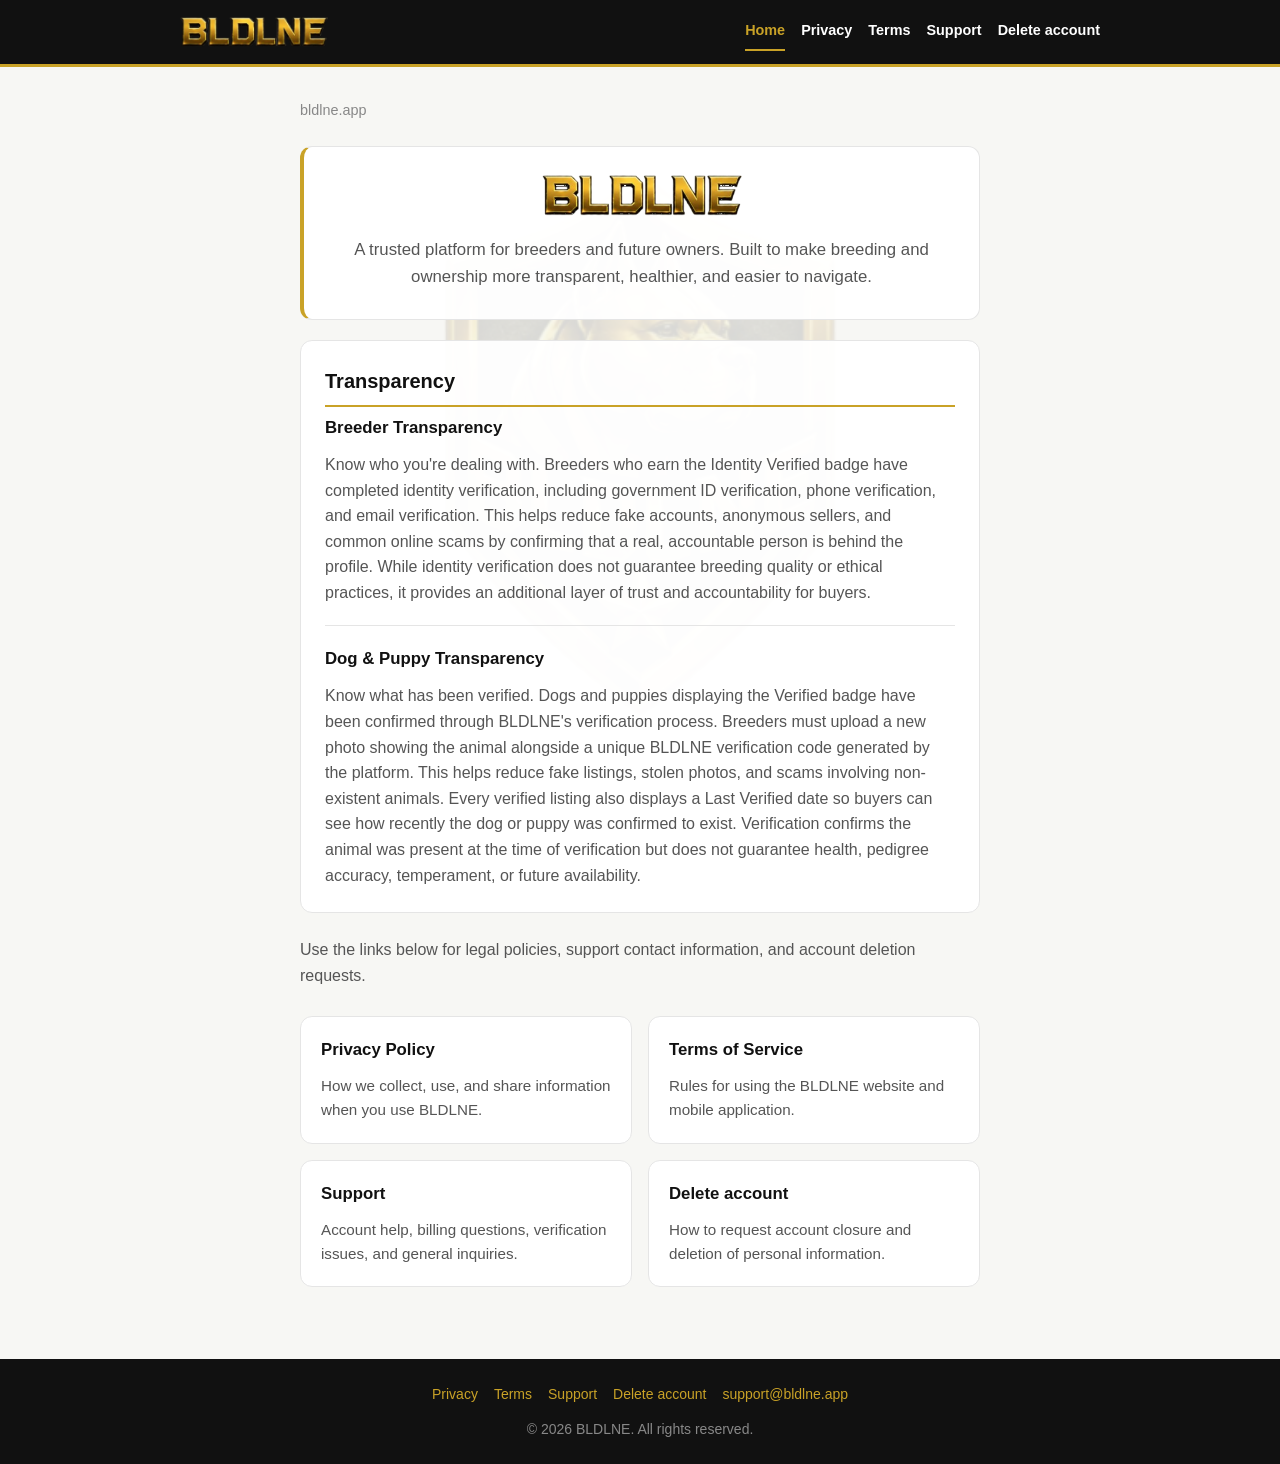
==== index.html @ 8e8862b0 "Use centered logo watermark only and remove inline logo images. Co-authored-by: Cursor <cursoragent@" ====
<!DOCTYPE html>
<html lang="en">
  <head>
    <meta charset="utf-8" />
    <meta name="viewport" content="width=device-width, initial-scale=1" />
    <meta
      name="description"
      content="A trusted platform for breeders and future owners. Built to make breeding and ownership more transparent, healthier, and easier to navigate."
    />
    <title>BLDLNE</title>
    <link rel="stylesheet" href="style.css" />
  </head>
  <body>
    <header class="site-header">
      <div class="site-header__inner">
        <a class="brand" href="index.html" aria-label="BLDLNE">
          <img class="brand__wordmark" src="/images/bldlne-wordmark.png" alt="" width="148" height="30" />
        </a>
        <nav class="site-nav" aria-label="Primary">
          <a href="index.html" aria-current="page">Home</a>
          <a href="privacy.html">Privacy</a>
          <a href="terms.html">Terms</a>
          <a href="support.html">Support</a>
          <a href="delete-account.html">Delete account</a>
        </nav>
      </div>
    </header>

    <main>
      <p class="page-updated">bldlne.app</p>

      <div class="hero">
        <img class="hero__wordmark" src="/images/bldlne-wordmark.png" alt="BLDLNE" width="200" height="41" />
        <p class="lead">
          A trusted platform for breeders and future owners. Built to make breeding and ownership
          more transparent, healthier, and easier to navigate.
        </p>
      </div>

      <section class="transparency-card" aria-labelledby="transparency-heading">
        <h2 id="transparency-heading" class="transparency-card__title">Transparency</h2>

        <div class="transparency-section">
          <h3>Breeder Transparency</h3>
          <p>
            Know who you're dealing with. Breeders who earn the Identity Verified badge have
            completed identity verification, including government ID verification, phone
            verification, and email verification. This helps reduce fake accounts, anonymous sellers,
            and common online scams by confirming that a real, accountable person is behind the
            profile. While identity verification does not guarantee breeding quality or ethical
            practices, it provides an additional layer of trust and accountability for buyers.
          </p>
        </div>

        <div class="transparency-section">
          <h3>Dog &amp; Puppy Transparency</h3>
          <p>
            Know what has been verified. Dogs and puppies displaying the Verified badge have been
            confirmed through BLDLNE's verification process. Breeders must upload a new photo showing
            the animal alongside a unique BLDLNE verification code generated by the platform. This
            helps reduce fake listings, stolen photos, and scams involving non-existent animals.
            Every verified listing also displays a Last Verified date so buyers can see how recently
            the dog or puppy was confirmed to exist. Verification confirms the animal was present at
            the time of verification but does not guarantee health, pedigree accuracy, temperament,
            or future availability.
          </p>
        </div>
      </section>

      <p>
        Use the links below for legal policies, support contact information, and account deletion
        requests.
      </p>

      <div class="card-grid">
        <a class="card" href="privacy.html">
          <h2>Privacy Policy</h2>
          <p>How we collect, use, and share information when you use BLDLNE.</p>
        </a>
        <a class="card" href="terms.html">
          <h2>Terms of Service</h2>
          <p>Rules for using the BLDLNE website and mobile application.</p>
        </a>
        <a class="card" href="support.html">
          <h2>Support</h2>
          <p>Account help, billing questions, verification issues, and general inquiries.</p>
        </a>
        <a class="card" href="delete-account.html">
          <h2>Delete account</h2>
          <p>How to request account closure and deletion of personal information.</p>
        </a>
      </div>
    </main>

    <footer class="site-footer">
      <div class="site-footer__links">
        <a href="privacy.html">Privacy</a>
        <a href="terms.html">Terms</a>
        <a href="support.html">Support</a>
        <a href="delete-account.html">Delete account</a>
        <a href="mailto:support@bldlne.app">support@bldlne.app</a>
      </div>
      <p class="site-footer__copyright">&copy; 2026 BLDLNE. All rights reserved.</p>
    </footer>
  </body>
</html>
---- style.css ----
:root {
  --black: #111111;
  --white: #ffffff;
  --off-white: #f7f7f4;
  --gold: #c9a227;
  --gold-dark: #a8861f;
  --text: #111111;
  --text-secondary: #555555;
  --text-muted: #888888;
  --border: #e5e5e5;
  --max-width: 720px;
  --header-height: 64px;
}

*,
*::before,
*::after {
  box-sizing: border-box;
}

html {
  -webkit-text-size-adjust: 100%;
}

body {
  margin: 0;
  font-family: -apple-system, BlinkMacSystemFont, 'Segoe UI', Roboto, Helvetica, Arial, sans-serif;
  font-size: 16px;
  line-height: 1.6;
  color: var(--text);
  background-color: var(--off-white);
  position: relative;
  min-height: 100vh;
}

body::before {
  content: '';
  position: fixed;
  inset: 0;
  background: url('/images/bldlne-logo.png') center center / min(72vw, 560px) no-repeat;
  opacity: 0.12;
  pointer-events: none;
  z-index: 0;
}

.site-header,
main,
.site-footer {
  position: relative;
  z-index: 1;
}

a {
  color: var(--gold-dark);
  text-decoration-thickness: 1px;
  text-underline-offset: 2px;
}

a:hover {
  color: var(--gold);
}

img {
  max-width: 100%;
  height: auto;
}

.site-header {
  background: var(--black);
  color: var(--white);
  border-bottom: 3px solid var(--gold);
}

.site-header__inner {
  max-width: 960px;
  margin: 0 auto;
  padding: 0 20px;
  min-height: var(--header-height);
  display: flex;
  align-items: center;
  justify-content: space-between;
  gap: 16px;
  flex-wrap: wrap;
}

.brand {
  display: inline-flex;
  align-items: center;
  gap: 10px;
  color: var(--white);
  text-decoration: none;
  font-weight: 800;
  font-size: 1.25rem;
  letter-spacing: 0.12em;
}

.brand:hover {
  color: var(--gold);
}

.brand__wordmark {
  display: block;
  width: 148px;
  height: 30px;
  object-fit: contain;
  flex-shrink: 0;
}

.site-nav {
  display: flex;
  flex-wrap: wrap;
  gap: 8px 16px;
  align-items: center;
}

.site-nav a {
  color: var(--white);
  text-decoration: none;
  font-size: 0.9rem;
  font-weight: 600;
  padding: 6px 0;
  border-bottom: 2px solid transparent;
}

.site-nav a:hover,
.site-nav a[aria-current='page'] {
  color: var(--gold);
  border-bottom-color: var(--gold);
}

main {
  max-width: var(--max-width);
  margin: 0 auto;
  padding: 32px 20px 48px;
}

.page-title {
  font-size: clamp(1.75rem, 5vw, 2.25rem);
  font-weight: 800;
  margin: 0 0 8px;
  color: var(--black);
}

.page-updated {
  font-size: 0.9rem;
  color: var(--text-muted);
  margin: 0 0 24px;
}

.lead {
  font-size: 1.05rem;
  line-height: 1.65;
  color: var(--text-secondary);
  margin: 0;
  text-align: center;
}

section {
  margin-bottom: 28px;
}

h2 {
  font-size: 1.15rem;
  font-weight: 700;
  margin: 24px 0 10px;
  color: var(--black);
  padding-bottom: 6px;
  border-bottom: 2px solid var(--gold);
}

p {
  margin: 0 0 12px;
  color: var(--text-secondary);
}

p.emphasis {
  font-weight: 600;
  color: var(--text);
}

ul {
  margin: 0 0 12px;
  padding-left: 1.25rem;
  color: var(--text-secondary);
}

li {
  margin-bottom: 8px;
}

.email-link {
  font-weight: 600;
  word-break: break-all;
}

.card-grid {
  display: grid;
  gap: 16px;
  margin-top: 28px;
}

@media (min-width: 560px) {
  .card-grid {
    grid-template-columns: repeat(2, 1fr);
  }
}

.card {
  background: rgba(255, 255, 255, 0.94);
  border: 1px solid var(--border);
  border-radius: 12px;
  padding: 20px;
  text-decoration: none;
  color: inherit;
  transition: border-color 0.15s ease, box-shadow 0.15s ease;
}

.card:hover {
  border-color: var(--gold);
  box-shadow: 0 4px 16px rgba(0, 0, 0, 0.06);
}

.card h2 {
  margin-top: 0;
  border-bottom: none;
  padding-bottom: 0;
  font-size: 1.05rem;
}

.card p {
  margin-bottom: 0;
  font-size: 0.95rem;
}

.hero {
  background: rgba(255, 255, 255, 0.94);
  border: 1px solid var(--border);
  border-left: 4px solid var(--gold);
  border-radius: 12px;
  padding: 28px 24px;
  margin-bottom: 20px;
  text-align: center;
}

.hero__wordmark {
  display: block;
  width: min(200px, 72vw);
  height: auto;
  aspect-ratio: 340 / 69;
  object-fit: contain;
  margin: 0 auto 20px;
}

.transparency-card {
  background: rgba(255, 255, 255, 0.94);
  border: 1px solid var(--border);
  border-radius: 12px;
  padding: 24px;
  margin-bottom: 24px;
}

.transparency-card__title {
  margin: 0 0 8px;
  font-size: 1.25rem;
  font-weight: 800;
  color: var(--black);
  border-bottom: 2px solid var(--gold);
  padding-bottom: 8px;
}

.transparency-section + .transparency-section {
  margin-top: 20px;
  padding-top: 20px;
  border-top: 1px solid var(--border);
}

.transparency-section h3 {
  margin: 0 0 10px;
  font-size: 1.05rem;
  font-weight: 800;
  color: var(--black);
}

.transparency-section p:last-child {
  margin-bottom: 0;
}

.site-footer {
  background: var(--black);
  color: var(--text-muted);
  margin-top: 24px;
  padding: 24px 20px;
  font-size: 0.875rem;
  text-align: center;
}

.site-footer a {
  color: var(--gold);
  text-decoration: none;
}

.site-footer a:hover {
  text-decoration: underline;
}

.site-footer__links {
  display: flex;
  flex-wrap: wrap;
  justify-content: center;
  gap: 8px 16px;
  margin-bottom: 12px;
}

.site-footer__copyright {
  margin: 0;
  color: var(--text-muted);
}

@media (max-width: 480px) {
  .site-header__inner {
    flex-direction: column;
    align-items: flex-start;
    padding-top: 14px;
    padding-bottom: 14px;
  }

  .site-nav {
    width: 100%;
  }

  .brand__wordmark {
    width: 120px;
    height: 24px;
  }
}
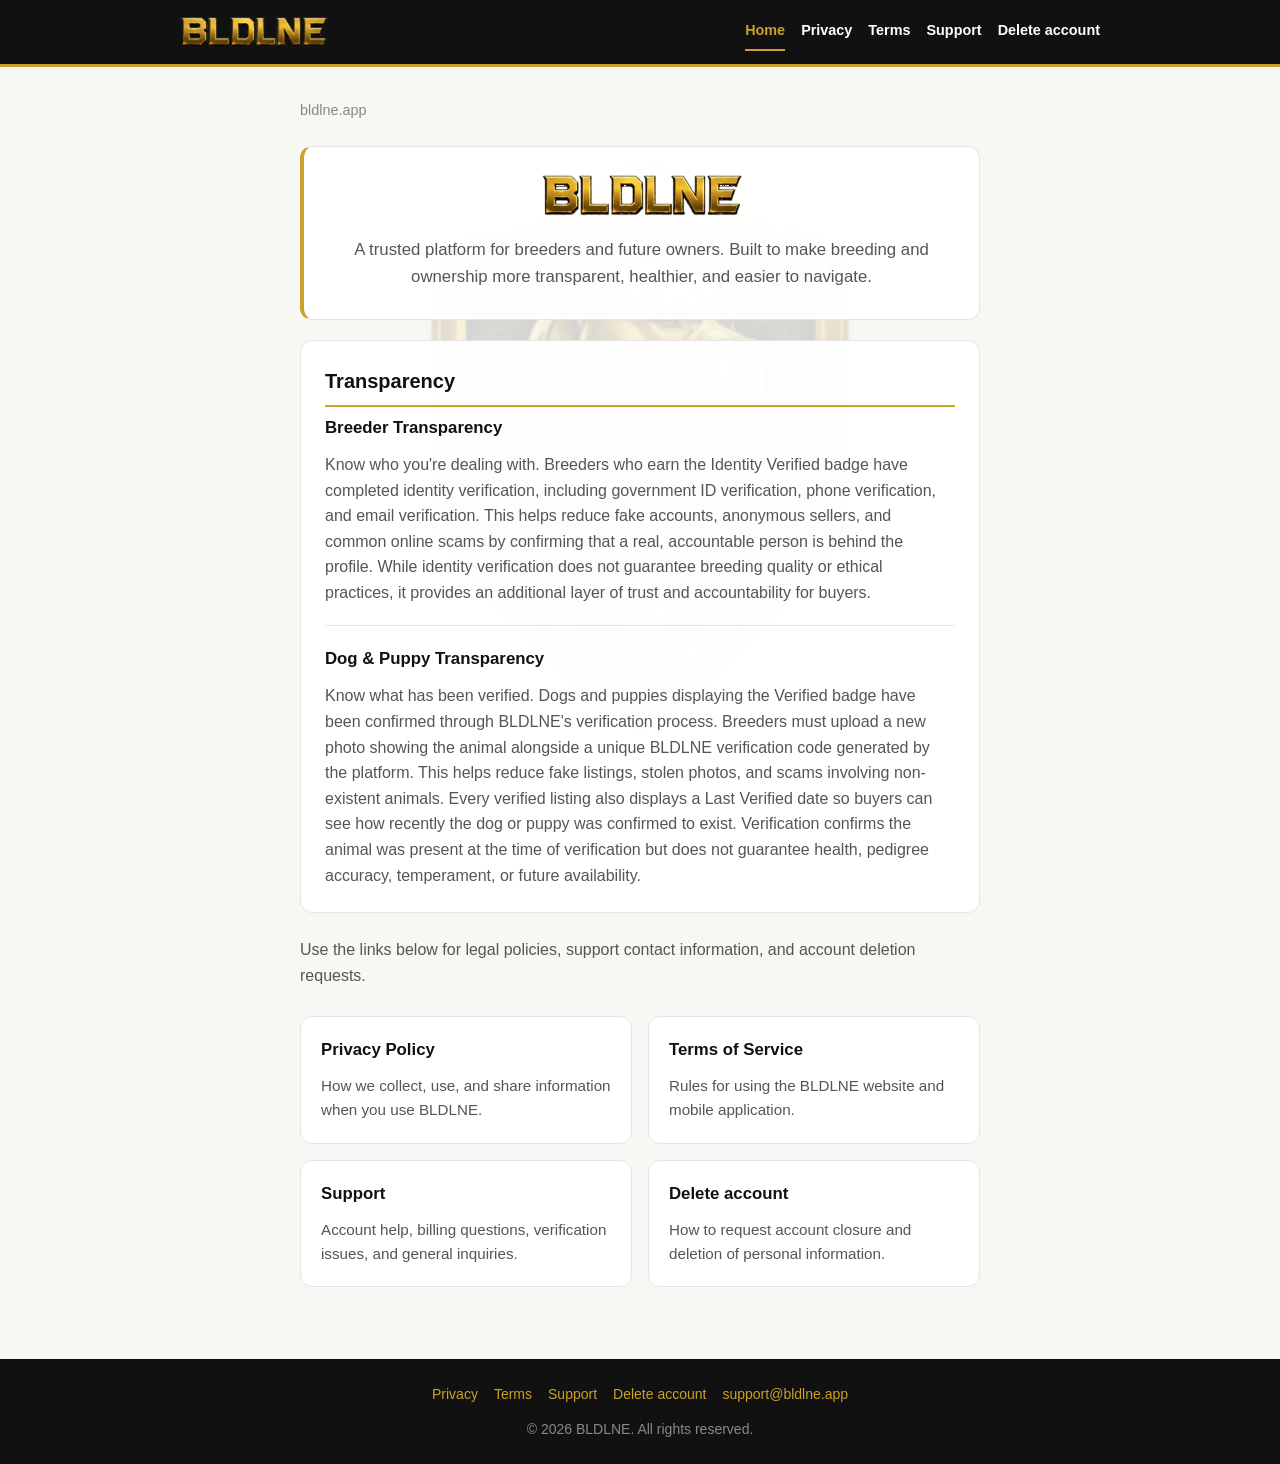
==== commit 3b6f5350: "Show transparent logo background on the home page only. Co-authored-by: Cursor <cursoragent@cursor.c" ====
--- a/index.html
+++ b/index.html
@@ -10,7 +10,7 @@
     <title>BLDLNE</title>
     <link rel="stylesheet" href="style.css" />
   </head>
-  <body>
+  <body class="page-home">
     <header class="site-header">
       <div class="site-header__inner">
         <a class="brand" href="index.html" aria-label="BLDLNE">
--- a/style.css
+++ b/style.css
@@ -33,12 +33,12 @@
   min-height: 100vh;
 }
 
-body::before {
+body.page-home::before {
   content: '';
   position: fixed;
   inset: 0;
-  background: url('/images/bldlne-logo.png') center center / min(72vw, 560px) no-repeat;
-  opacity: 0.12;
+  background: url('/images/bldlne-logo.png') center center / min(78vw, 600px) no-repeat;
+  opacity: 0.14;
   pointer-events: none;
   z-index: 0;
 }
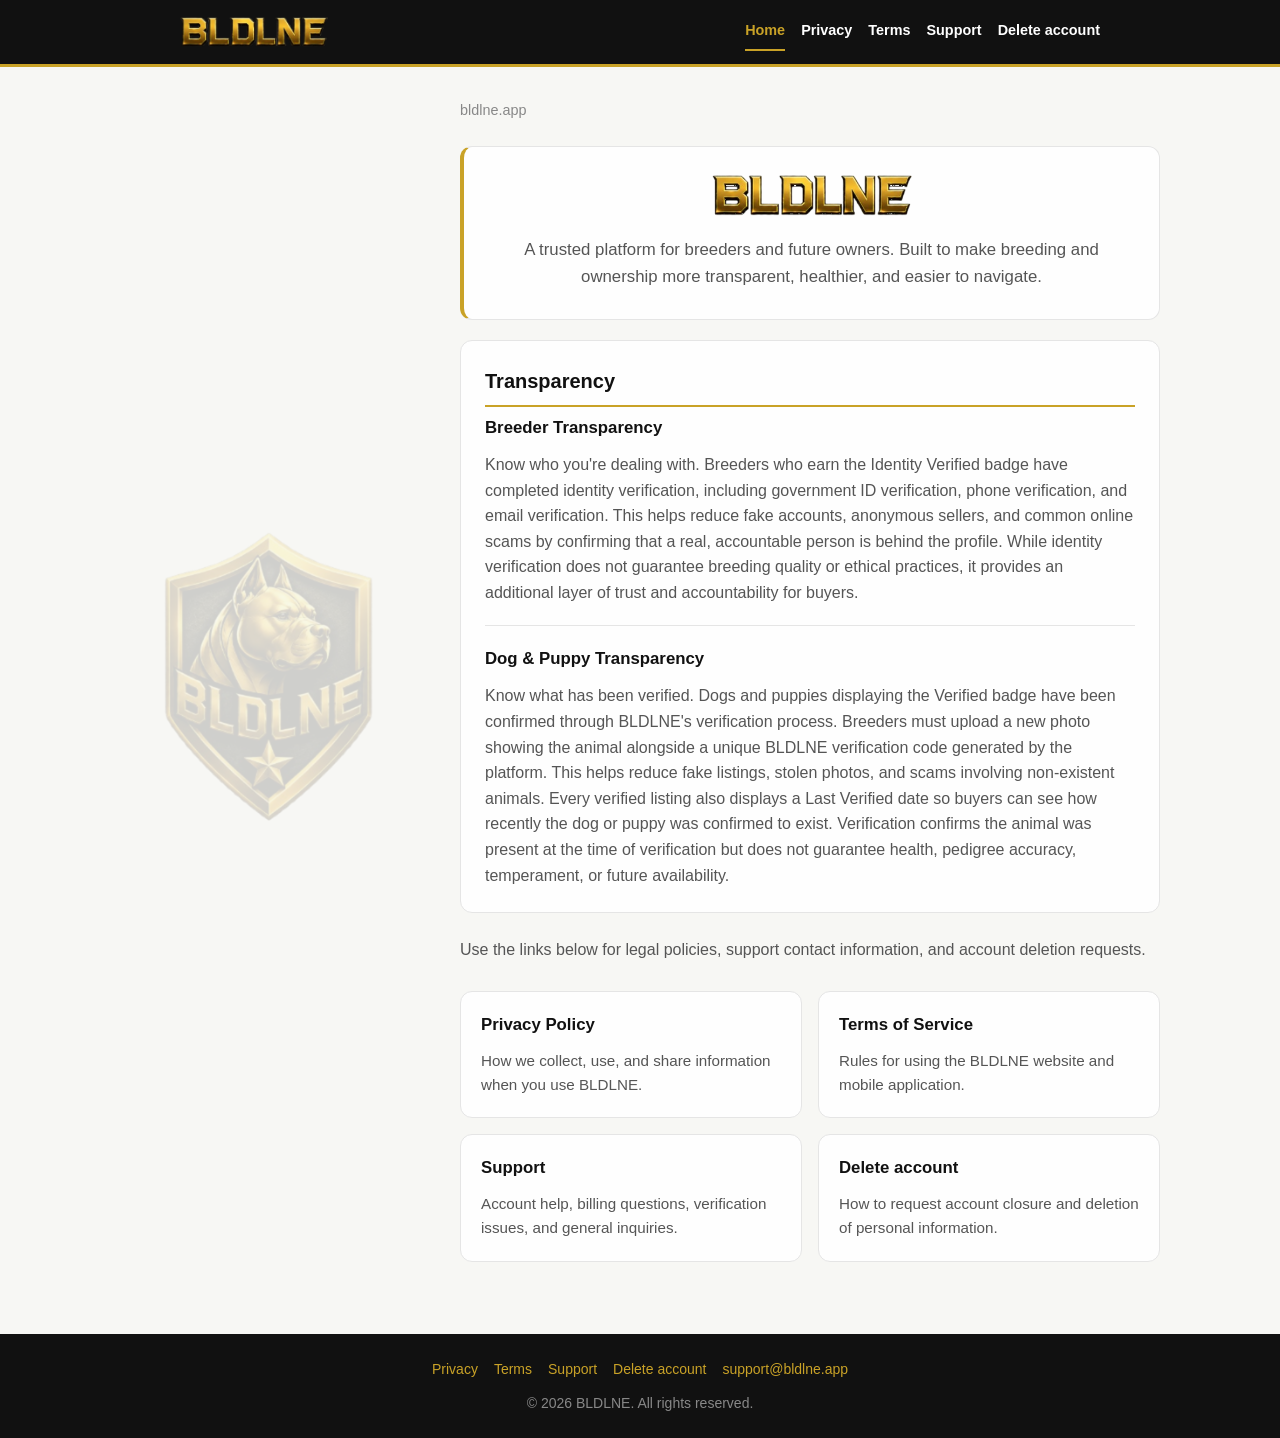
==== commit 6890637b: "Place home page logo in a left column beside content cards. Co-authored-by: Cursor <cursoragent@curs" ====
--- a/index.html
+++ b/index.html
@@ -26,7 +26,10 @@
       </div>
     </header>
 
-    <main>
+    <main class="home-main">
+      <div class="home-logo" aria-hidden="true"></div>
+
+      <div class="home-content">
       <p class="page-updated">bldlne.app</p>
 
       <div class="hero">
@@ -90,6 +93,7 @@
           <p>How to request account closure and deletion of personal information.</p>
         </a>
       </div>
+      </div>
     </main>
 
     <footer class="site-footer">
--- a/style.css
+++ b/style.css
@@ -33,14 +33,33 @@
   min-height: 100vh;
 }
 
-body.page-home::before {
-  content: '';
-  position: fixed;
-  inset: 0;
-  background: url('/images/bldlne-logo.png') center center / min(78vw, 600px) no-repeat;
-  opacity: 0.14;
+body.page-home {
+  background-color: var(--off-white);
+}
+
+.home-main {
+  max-width: 1080px;
+  margin: 0 auto;
+  padding: 32px 20px 48px;
+  display: grid;
+  grid-template-columns: minmax(160px, 300px) minmax(0, var(--max-width));
+  gap: 24px 40px;
+  align-items: start;
+  justify-content: center;
+}
+
+.home-logo {
+  position: sticky;
+  top: calc(var(--header-height) + 24px);
+  align-self: center;
+  min-height: 320px;
+  background: url('/images/bldlne-logo.png') center left / contain no-repeat;
+  opacity: 0.16;
   pointer-events: none;
-  z-index: 0;
+}
+
+.home-content {
+  min-width: 0;
 }
 
 .site-header,
@@ -316,6 +335,21 @@
   color: var(--text-muted);
 }
 
+@media (max-width: 768px) {
+  .home-main {
+    grid-template-columns: 1fr;
+    gap: 16px;
+  }
+
+  .home-logo {
+    position: static;
+    min-height: 200px;
+    max-width: 240px;
+    margin: 0 auto;
+    background-position: center center;
+  }
+}
+
 @media (max-width: 480px) {
   .site-header__inner {
     flex-direction: column;
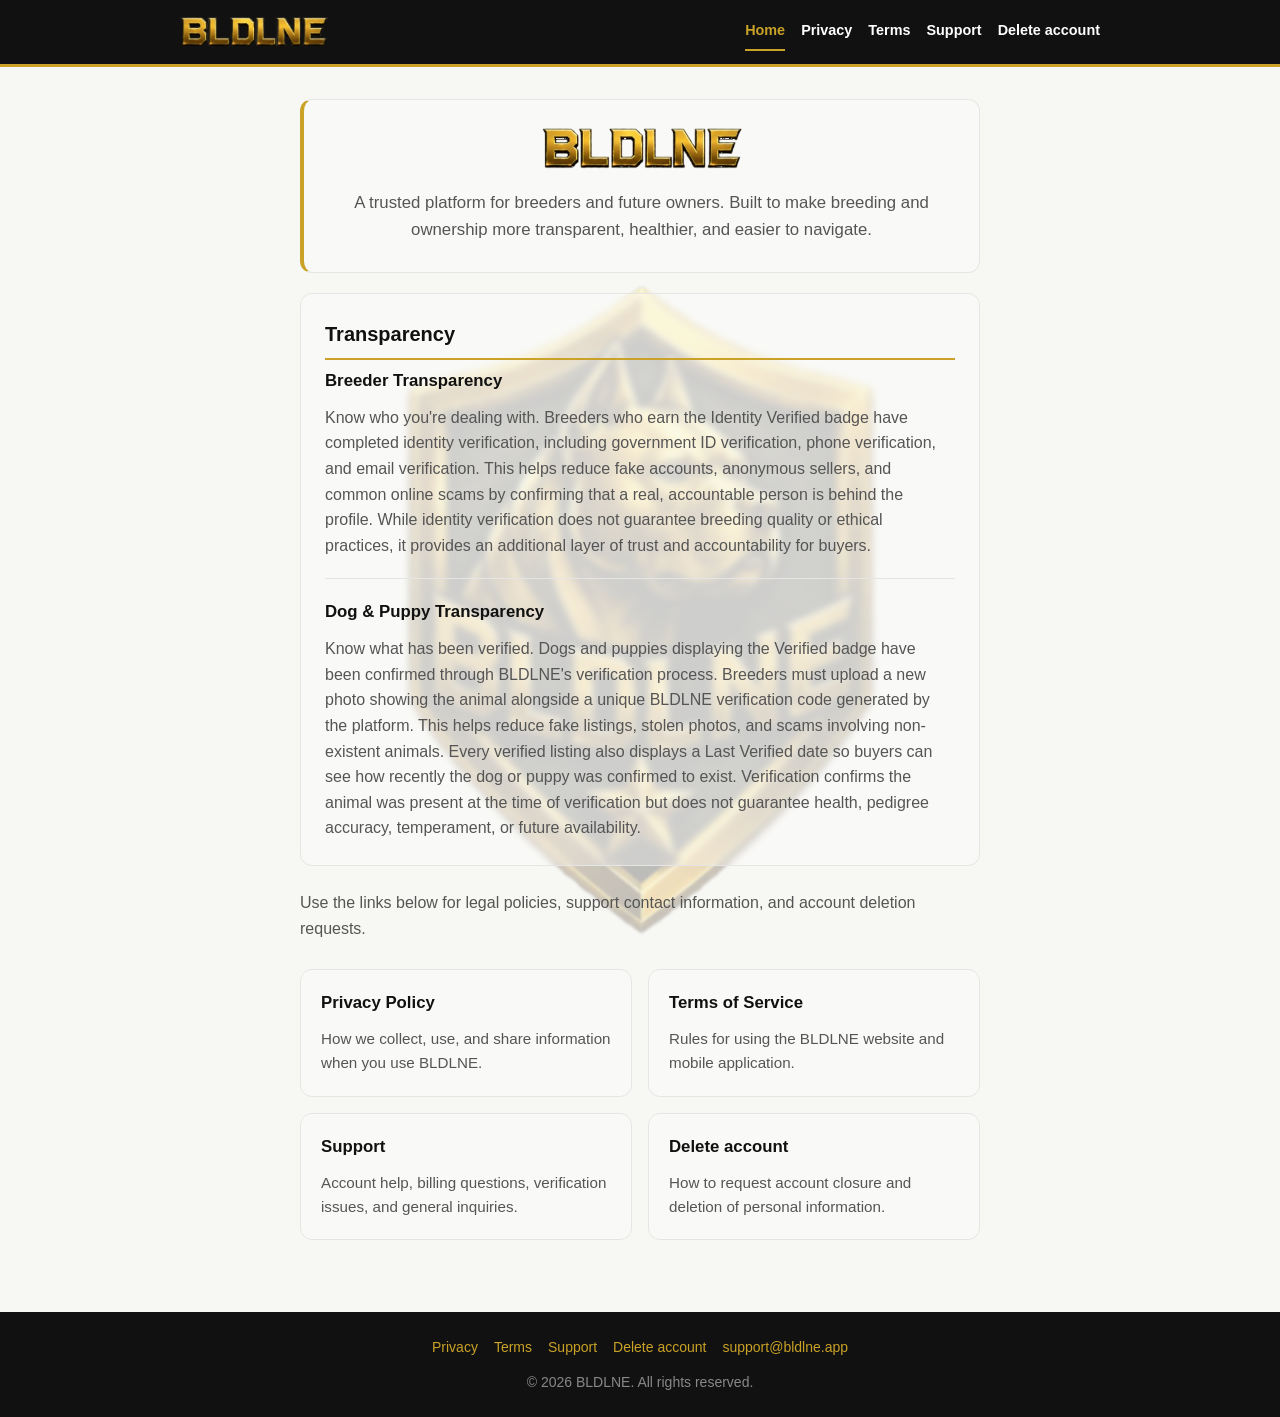
==== commit 77660e22: "Remove bldlne.app label from the home page. Co-authored-by: Cursor <cursoragent@cursor.com>" ====
--- a/index.html
+++ b/index.html
@@ -30,8 +30,6 @@
       <div class="home-logo" aria-hidden="true"></div>
 
       <div class="home-content">
-      <p class="page-updated">bldlne.app</p>
-
       <div class="hero">
         <img class="hero__wordmark" src="/images/bldlne-wordmark.png" alt="BLDLNE" width="200" height="41" />
         <p class="lead">
--- a/style.css
+++ b/style.css
@@ -38,28 +38,40 @@
 }
 
 .home-main {
-  max-width: 1080px;
+  position: relative;
+  max-width: var(--max-width);
   margin: 0 auto;
   padding: 32px 20px 48px;
-  display: grid;
-  grid-template-columns: minmax(160px, 300px) minmax(0, var(--max-width));
-  gap: 24px 40px;
-  align-items: start;
-  justify-content: center;
 }
 
 .home-logo {
-  position: sticky;
-  top: calc(var(--header-height) + 24px);
-  align-self: center;
-  min-height: 320px;
-  background: url('/images/bldlne-logo.png') center left / contain no-repeat;
-  opacity: 0.16;
+  position: absolute;
+  left: 50%;
+  top: 45%;
+  transform: translate(-50%, -50%);
+  width: min(115vw, 680px);
+  height: min(115vw, 720px);
+  background: url('/images/bldlne-logo.png') center center / contain no-repeat;
+  opacity: 0.24;
   pointer-events: none;
+  z-index: 0;
 }
 
 .home-content {
-  min-width: 0;
+  position: relative;
+  z-index: 1;
+}
+
+.page-home .hero,
+.page-home .transparency-card,
+.page-home .card {
+  background: rgba(255, 255, 255, 0.28);
+  backdrop-filter: blur(3px);
+  -webkit-backdrop-filter: blur(3px);
+}
+
+.page-home .card:hover {
+  background: rgba(255, 255, 255, 0.4);
 }
 
 .site-header,
@@ -336,17 +348,10 @@
 }
 
 @media (max-width: 768px) {
-  .home-main {
-    grid-template-columns: 1fr;
-    gap: 16px;
-  }
-
   .home-logo {
-    position: static;
-    min-height: 200px;
-    max-width: 240px;
-    margin: 0 auto;
-    background-position: center center;
+    width: min(130vw, 520px);
+    height: min(130vw, 560px);
+    opacity: 0.2;
   }
 }
 
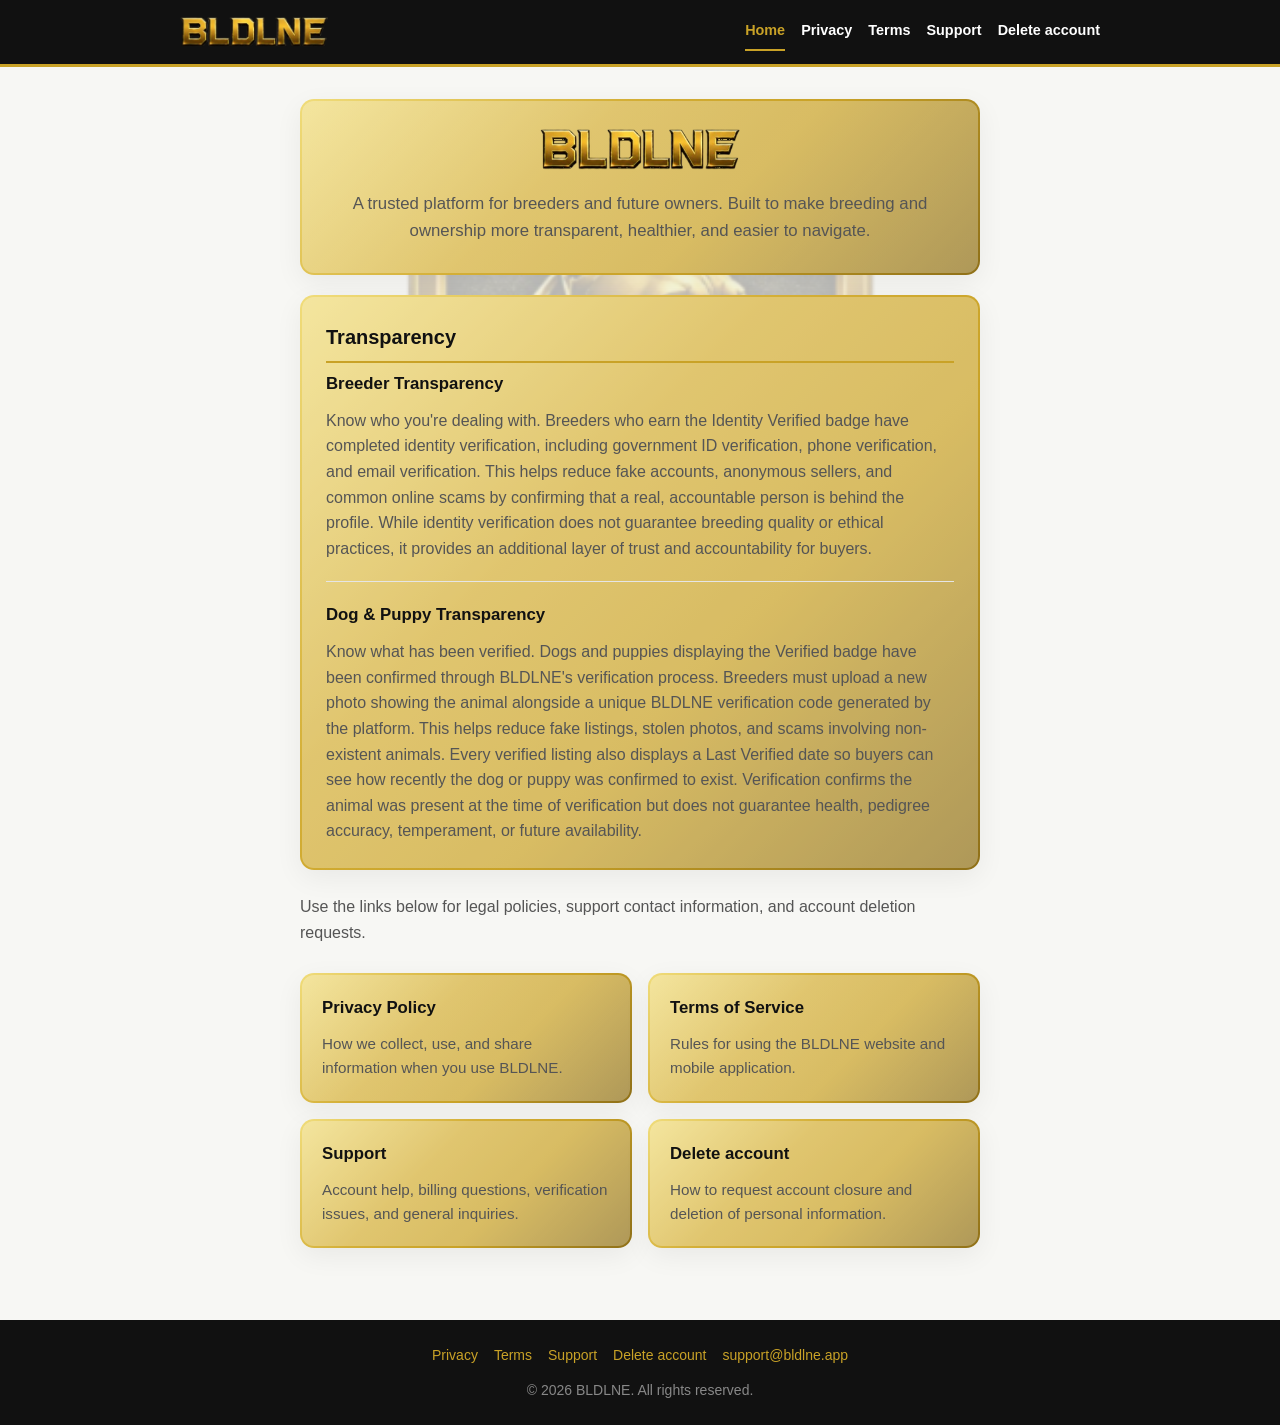
==== commit a6488488: "Show centered logo watermark as background on every page. Co-authored-by: Cursor <cursoragent@cursor" ====
--- a/index.html
+++ b/index.html
@@ -27,8 +27,6 @@
     </header>
 
     <main class="home-main">
-      <div class="home-logo" aria-hidden="true"></div>
-
       <div class="home-content">
       <div class="hero">
         <img class="hero__wordmark" src="/images/bldlne-wordmark.png" alt="BLDLNE" width="200" height="41" />
--- a/style.css
+++ b/style.css
@@ -4,12 +4,15 @@
   --off-white: #f7f7f4;
   --gold: #c9a227;
   --gold-dark: #a8861f;
+  --gold-light: #e8d06a;
+  --gold-gradient: linear-gradient(135deg, #f0dc7a 0%, #d4af37 38%, #c9a227 62%, #8f7018 100%);
   --text: #111111;
   --text-secondary: #555555;
   --text-muted: #888888;
   --border: #e5e5e5;
   --max-width: 720px;
   --header-height: 64px;
+  --box-radius: 14px;
 }
 
 *,
@@ -33,21 +36,11 @@
   min-height: 100vh;
 }
 
-body.page-home {
-  background-color: var(--off-white);
-}
-
-.home-main {
-  position: relative;
-  max-width: var(--max-width);
-  margin: 0 auto;
-  padding: 32px 20px 48px;
-}
-
-.home-logo {
-  position: absolute;
+body::before {
+  content: '';
+  position: fixed;
   left: 50%;
-  top: 45%;
+  top: 50%;
   transform: translate(-50%, -50%);
   width: min(115vw, 680px);
   height: min(115vw, 720px);
@@ -57,6 +50,13 @@
   z-index: 0;
 }
 
+.home-main {
+  position: relative;
+  max-width: var(--max-width);
+  margin: 0 auto;
+  padding: 32px 20px 48px;
+}
+
 .home-content {
   position: relative;
   z-index: 1;
@@ -65,13 +65,17 @@
 .page-home .hero,
 .page-home .transparency-card,
 .page-home .card {
-  background: rgba(255, 255, 255, 0.28);
-  backdrop-filter: blur(3px);
-  -webkit-backdrop-filter: blur(3px);
+  background:
+    linear-gradient(rgba(255, 255, 255, 0.28), rgba(255, 255, 255, 0.28)) padding-box,
+    var(--gold-gradient) border-box;
+  backdrop-filter: blur(4px);
+  -webkit-backdrop-filter: blur(4px);
 }
 
 .page-home .card:hover {
-  background: rgba(255, 255, 255, 0.4);
+  background:
+    linear-gradient(rgba(255, 255, 255, 0.42), rgba(255, 255, 255, 0.42)) padding-box,
+    var(--gold-gradient) border-box;
 }
 
 .site-header,
@@ -237,18 +241,21 @@
 }
 
 .card {
-  background: rgba(255, 255, 255, 0.94);
-  border: 1px solid var(--border);
-  border-radius: 12px;
+  border: 2px solid transparent;
+  border-radius: var(--box-radius);
+  background:
+    linear-gradient(rgba(255, 255, 255, 0.94), rgba(255, 255, 255, 0.94)) padding-box,
+    var(--gold-gradient) border-box;
   padding: 20px;
   text-decoration: none;
   color: inherit;
-  transition: border-color 0.15s ease, box-shadow 0.15s ease;
+  box-shadow: 0 8px 28px rgba(17, 17, 17, 0.06);
+  transition: box-shadow 0.2s ease, transform 0.2s ease;
 }
 
 .card:hover {
-  border-color: var(--gold);
-  box-shadow: 0 4px 16px rgba(0, 0, 0, 0.06);
+  box-shadow: 0 12px 32px rgba(201, 162, 39, 0.14);
+  transform: translateY(-1px);
 }
 
 .card h2 {
@@ -264,13 +271,15 @@
 }
 
 .hero {
-  background: rgba(255, 255, 255, 0.94);
-  border: 1px solid var(--border);
-  border-left: 4px solid var(--gold);
-  border-radius: 12px;
+  border: 2px solid transparent;
+  border-radius: var(--box-radius);
+  background:
+    linear-gradient(rgba(255, 255, 255, 0.94), rgba(255, 255, 255, 0.94)) padding-box,
+    var(--gold-gradient) border-box;
   padding: 28px 24px;
   margin-bottom: 20px;
   text-align: center;
+  box-shadow: 0 8px 28px rgba(17, 17, 17, 0.06);
 }
 
 .hero__wordmark {
@@ -283,11 +292,14 @@
 }
 
 .transparency-card {
-  background: rgba(255, 255, 255, 0.94);
-  border: 1px solid var(--border);
-  border-radius: 12px;
+  border: 2px solid transparent;
+  border-radius: var(--box-radius);
+  background:
+    linear-gradient(rgba(255, 255, 255, 0.94), rgba(255, 255, 255, 0.94)) padding-box,
+    var(--gold-gradient) border-box;
   padding: 24px;
   margin-bottom: 24px;
+  box-shadow: 0 8px 28px rgba(17, 17, 17, 0.06);
 }
 
 .transparency-card__title {
@@ -348,7 +360,7 @@
 }
 
 @media (max-width: 768px) {
-  .home-logo {
+  body::before {
     width: min(130vw, 520px);
     height: min(130vw, 560px);
     opacity: 0.2;
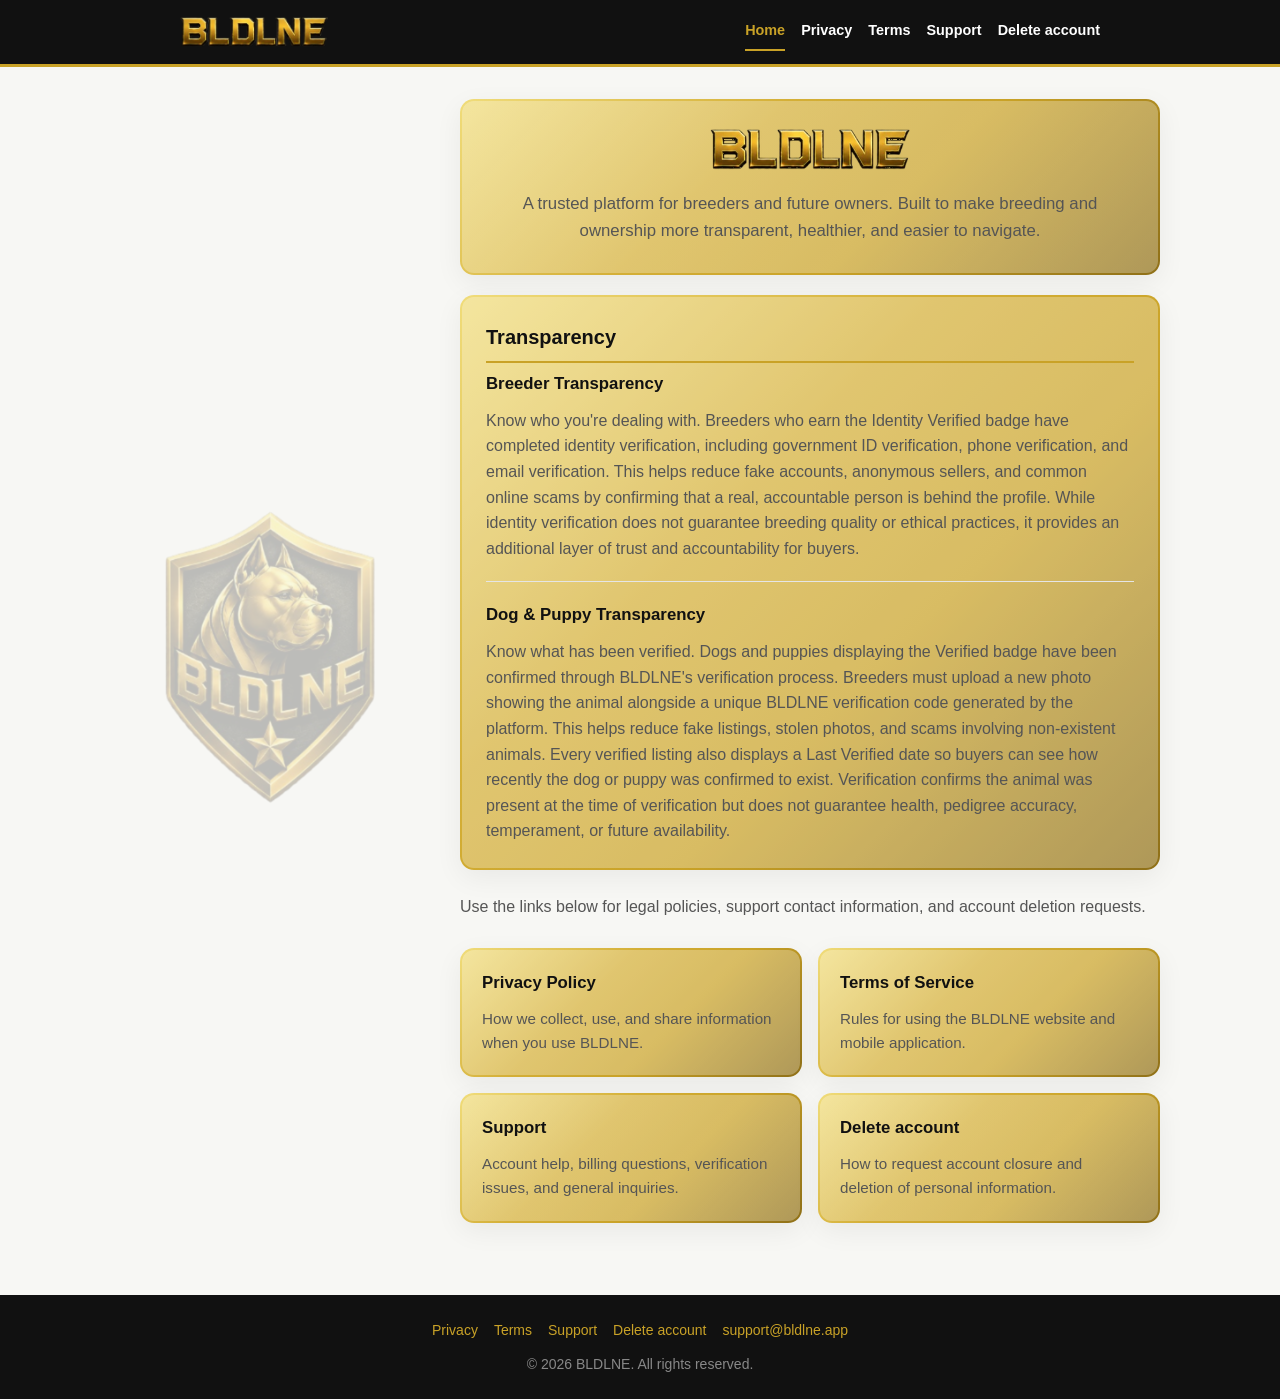
==== commit 8fca3cf0: "Put a sticky left logo on the home page only. Co-authored-by: Cursor <cursoragent@cursor.com>" ====
--- a/index.html
+++ b/index.html
@@ -27,6 +27,8 @@
     </header>
 
     <main class="home-main">
+      <div class="home-logo" aria-hidden="true"></div>
+
       <div class="home-content">
       <div class="hero">
         <img class="hero__wordmark" src="/images/bldlne-wordmark.png" alt="BLDLNE" width="200" height="41" />
--- a/style.css
+++ b/style.css
@@ -36,7 +36,7 @@
   min-height: 100vh;
 }
 
-body::before {
+body:not(.page-home)::before {
   content: '';
   position: fixed;
   left: 50%;
@@ -50,6 +50,28 @@
   z-index: 0;
 }
 
+.page-home .home-main {
+  max-width: 1080px;
+  display: grid;
+  grid-template-columns: minmax(160px, 300px) minmax(0, var(--max-width));
+  gap: 24px 40px;
+  align-items: start;
+  justify-content: center;
+}
+
+.page-home .home-logo {
+  position: sticky;
+  top: calc(var(--header-height) + 24px);
+  align-self: center;
+  width: 100%;
+  height: calc(100vh - var(--header-height) - 48px);
+  max-height: 560px;
+  min-height: 280px;
+  background: url('/images/bldlne-logo.png') center left / contain no-repeat;
+  opacity: 0.24;
+  pointer-events: none;
+}
+
 .home-main {
   position: relative;
   max-width: var(--max-width);
@@ -60,6 +82,7 @@
 .home-content {
   position: relative;
   z-index: 1;
+  min-width: 0;
 }
 
 .page-home .hero,
@@ -360,10 +383,25 @@
 }
 
 @media (max-width: 768px) {
-  body::before {
+  body:not(.page-home)::before {
     width: min(130vw, 520px);
     height: min(130vw, 560px);
     opacity: 0.2;
+  }
+
+  .page-home .home-main {
+    grid-template-columns: 1fr;
+    gap: 16px;
+  }
+
+  .page-home .home-logo {
+    position: static;
+    height: 220px;
+    max-height: none;
+    min-height: 0;
+    max-width: 260px;
+    margin: 0 auto;
+    background-position: center center;
   }
 }
 
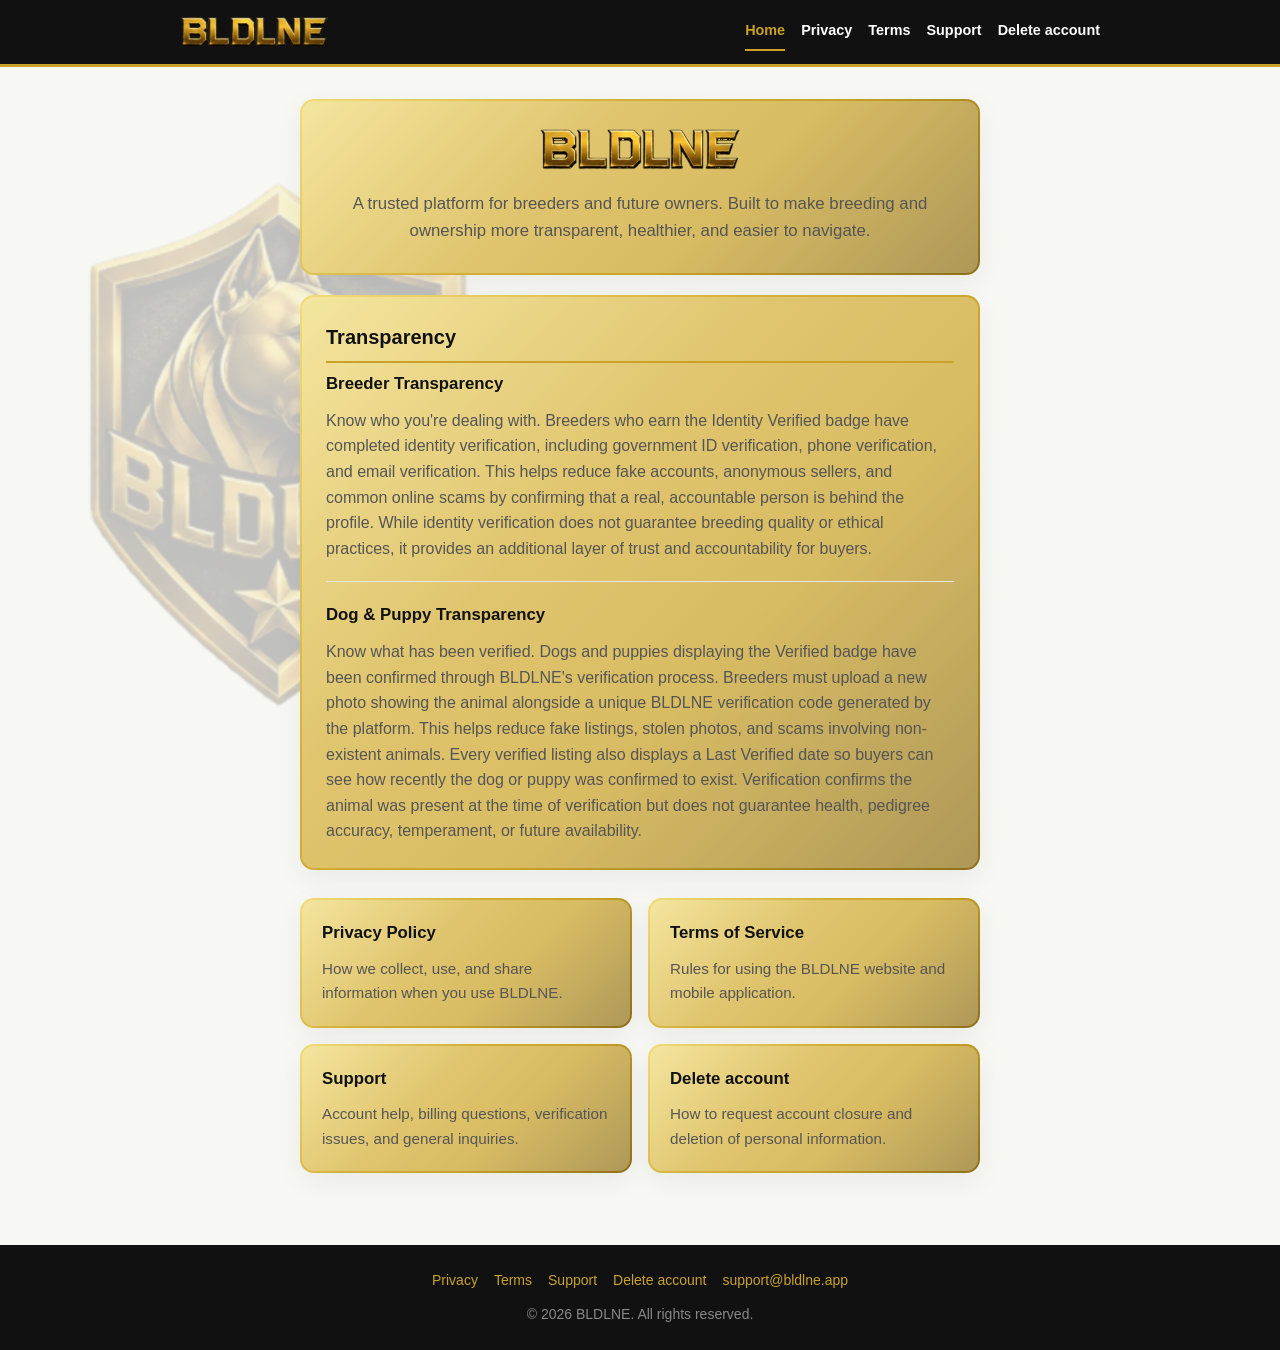
==== commit 89f431e7: "Remove intro line above homepage link cards. Co-authored-by: Cursor <cursoragent@cursor.com>" ====
--- a/index.html
+++ b/index.html
@@ -68,11 +68,6 @@
         </div>
       </section>
 
-      <p>
-        Use the links below for legal policies, support contact information, and account deletion
-        requests.
-      </p>
-
       <div class="card-grid">
         <a class="card" href="privacy.html">
           <h2>Privacy Policy</h2>
--- a/style.css
+++ b/style.css
@@ -51,25 +51,23 @@
 }
 
 .page-home .home-main {
-  max-width: 1080px;
-  display: grid;
-  grid-template-columns: minmax(160px, 300px) minmax(0, var(--max-width));
-  gap: 24px 40px;
-  align-items: start;
-  justify-content: center;
+  position: relative;
+  max-width: var(--max-width);
+  margin: 0 auto;
+  padding: 32px 20px 48px;
 }
 
 .page-home .home-logo {
-  position: sticky;
-  top: calc(var(--header-height) + 24px);
-  align-self: center;
-  width: 100%;
-  height: calc(100vh - var(--header-height) - 48px);
-  max-height: 560px;
-  min-height: 280px;
-  background: url('/images/bldlne-logo.png') center left / contain no-repeat;
-  opacity: 0.24;
+  position: fixed;
+  left: max(8px, calc(50% - (var(--max-width) / 2) - min(46vw, 540px) - 24px));
+  top: 50%;
+  transform: translateY(-50%);
+  width: min(46vw, 540px);
+  height: min(96vh, 900px);
+  background: url('/images/bldlne-logo.png') center center / contain no-repeat;
+  opacity: 0.22;
   pointer-events: none;
+  z-index: 0;
 }
 
 .home-main {
@@ -389,19 +387,13 @@
     opacity: 0.2;
   }
 
-  .page-home .home-main {
-    grid-template-columns: 1fr;
-    gap: 16px;
-  }
-
   .page-home .home-logo {
-    position: static;
-    height: 220px;
-    max-height: none;
-    min-height: 0;
-    max-width: 260px;
-    margin: 0 auto;
-    background-position: center center;
+    left: 50%;
+    top: 42%;
+    transform: translate(-50%, -50%);
+    width: min(92vw, 480px);
+    height: min(72vh, 560px);
+    opacity: 0.16;
   }
 }
 
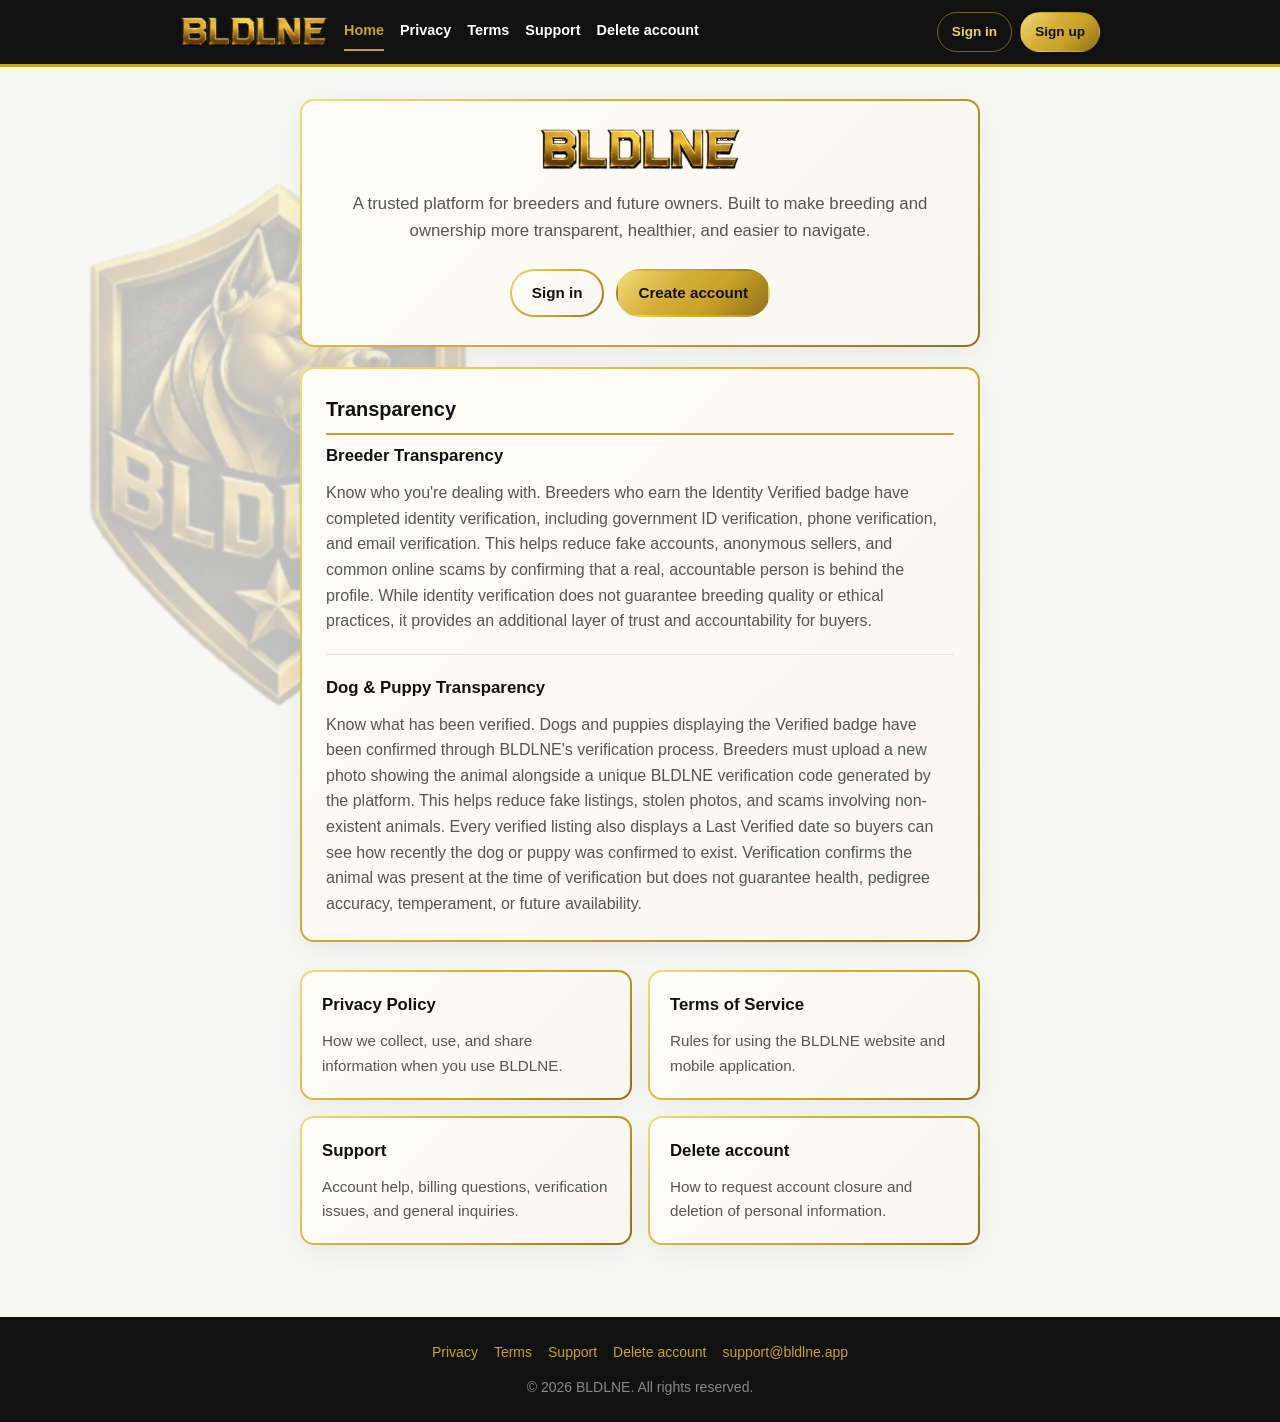
==== commit 341cea75: "Add Sign in and Sign up links to the marketing site header. Point account access to app.bldlne.app w" ====
--- a/index.html
+++ b/index.html
@@ -23,6 +23,10 @@
           <a href="support.html">Support</a>
           <a href="delete-account.html">Delete account</a>
         </nav>
+        <div class="site-nav-actions">
+          <a class="site-nav__cta" href="https://app.bldlne.app/login">Sign in</a>
+          <a class="site-nav__cta site-nav__cta--primary" href="https://app.bldlne.app/signup">Sign up</a>
+        </div>
       </div>
     </header>
 
@@ -36,6 +40,10 @@
           A trusted platform for breeders and future owners. Built to make breeding and ownership
           more transparent, healthier, and easier to navigate.
         </p>
+        <div class="hero-actions">
+          <a class="hero-btn" href="https://app.bldlne.app/login">Sign in</a>
+          <a class="hero-btn hero-btn--primary" href="https://app.bldlne.app/signup">Create account</a>
+        </div>
       </div>
 
       <section class="transparency-card" aria-labelledby="transparency-heading">
--- a/style.css
+++ b/style.css
@@ -83,22 +83,6 @@
   min-width: 0;
 }
 
-.page-home .hero,
-.page-home .transparency-card,
-.page-home .card {
-  background:
-    linear-gradient(rgba(255, 255, 255, 0.28), rgba(255, 255, 255, 0.28)) padding-box,
-    var(--gold-gradient) border-box;
-  backdrop-filter: blur(4px);
-  -webkit-backdrop-filter: blur(4px);
-}
-
-.page-home .card:hover {
-  background:
-    linear-gradient(rgba(255, 255, 255, 0.42), rgba(255, 255, 255, 0.42)) padding-box,
-    var(--gold-gradient) border-box;
-}
-
 .site-header,
 main,
 .site-footer {
@@ -182,6 +166,81 @@
 .site-nav a[aria-current='page'] {
   color: var(--gold);
   border-bottom-color: var(--gold);
+}
+
+.site-nav-actions {
+  display: flex;
+  flex-wrap: wrap;
+  align-items: center;
+  gap: 8px;
+  margin-left: auto;
+}
+
+.site-nav__cta {
+  display: inline-flex;
+  align-items: center;
+  justify-content: center;
+  min-height: 36px;
+  padding: 8px 14px;
+  border-radius: 999px;
+  border: 1px solid rgba(201, 162, 39, 0.55);
+  color: #e8d06a;
+  font-size: 0.85rem;
+  font-weight: 700;
+  text-decoration: none;
+  white-space: nowrap;
+}
+
+.site-nav__cta:hover {
+  color: var(--black);
+  background: var(--gold-light);
+  border-color: var(--gold);
+}
+
+.site-nav__cta--primary {
+  background: var(--gold-gradient);
+  color: var(--black);
+  border-color: transparent;
+}
+
+.site-nav__cta--primary:hover {
+  color: var(--black);
+  filter: brightness(1.05);
+}
+
+.hero-actions {
+  display: flex;
+  flex-wrap: wrap;
+  justify-content: center;
+  gap: 12px;
+  margin-top: 24px;
+}
+
+.hero-btn {
+  display: inline-flex;
+  align-items: center;
+  justify-content: center;
+  min-height: 44px;
+  padding: 10px 20px;
+  border-radius: 999px;
+  border: 2px solid transparent;
+  background:
+    linear-gradient(rgba(255, 255, 255, 0.94), rgba(255, 255, 255, 0.94)) padding-box,
+    var(--gold-gradient) border-box;
+  color: var(--black);
+  font-size: 0.95rem;
+  font-weight: 700;
+  text-decoration: none;
+}
+
+.hero-btn:hover {
+  filter: brightness(1.03);
+}
+
+.hero-btn--primary {
+  background: var(--gold-gradient);
+  border-color: transparent;
+  color: var(--black);
 }
 
 main {
@@ -409,6 +468,11 @@
     width: 100%;
   }
 
+  .site-nav-actions {
+    width: 100%;
+    margin-left: 0;
+  }
+
   .brand__wordmark {
     width: 120px;
     height: 24px;
